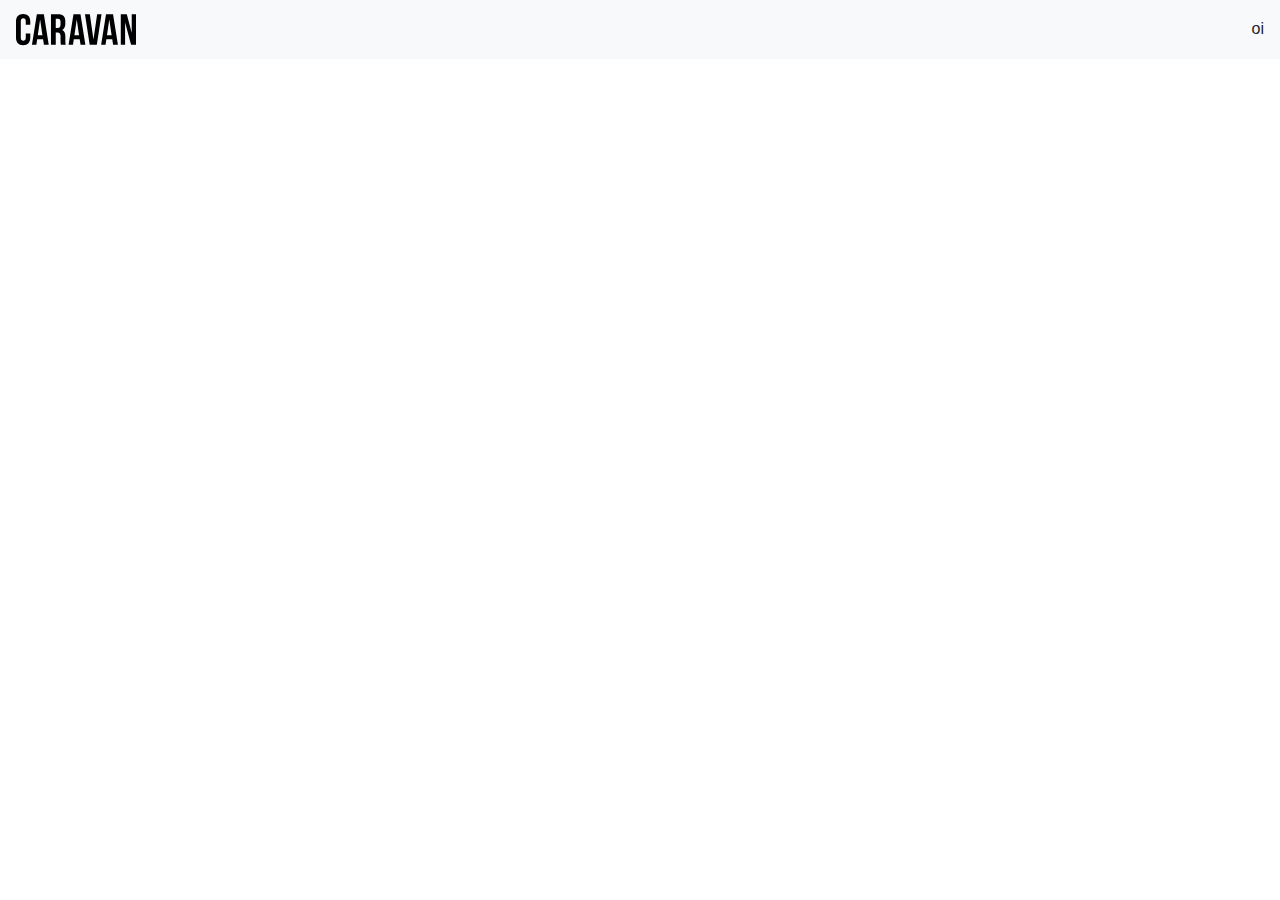
==== index.html @ a80e7e3e "navbar" ====
<!DOCTYPE html>
<html lang="pt-br">
  <head>
   
    <meta charset="utf-8">
    <meta name="viewport" content="width=device-width, initial-scale=1, shrink-to-fit=no">
    <link rel="stylesheet" href="https://maxcdn.bootstrapcdn.com/bootstrap/4.0.0/css/bootstrap.min.css" integrity="sha384-Gn5384xqQ1aoWXA+058RXPxPg6fy4IWvTNh0E263XmFcJlSAwiGgFAW/dAiS6JXm" crossorigin="anonymous">
    <link rel="stylesheet" href="css/style.css">
    <title>Caravan</title>
  </head>
  <body>
    
    <nav class="navbar navbar-expand-md navbar-light bg-light">
        <a href="index.html" class="navbar-brand">
            <img src="img/caravan.svg" alt="Marca">
        </a>
        <button class="navbar-toggler" type="button" data-toggle="collapse" data-target="#navbarSupportedContent" aria-controls="navbarSupportedContent" aria-expanded="false" aria-label="Toggle navigation">
            <span class="navbar-toggler-icon"></span>
        </button>
        
          <div class="collapse navbar-collapse" id="navbarSupportedContent">
              <ul class="navbar-nav ml-auto">oi</ul>
        </div>
    </nav>


   
    <script src="https://code.jquery.com/jquery-3.2.1.slim.min.js" integrity="sha384-KJ3o2DKtIkvYIK3UENzmM7KCkRr/rE9/Qpg6aAZGJwFDMVNA/GpGFF93hXpG5KkN" crossorigin="anonymous"></script>
    <script src="https://cdnjs.cloudflare.com/ajax/libs/popper.js/1.12.9/umd/popper.min.js" integrity="sha384-ApNbgh9B+Y1QKtv3Rn7W3mgPxhU9K/ScQsAP7hUibX39j7fakFPskvXusvfa0b4Q" crossorigin="anonymous"></script>
    <script src="https://maxcdn.bootstrapcdn.com/bootstrap/4.0.0/js/bootstrap.min.js" integrity="sha384-JZR6Spejh4U02d8jOt6vLEHfe/JQGiRRSQQxSfFWpi1MquVdAyjUar5+76PVCmYl" crossorigin="anonymous"></script>
    <script type="text/javascript" src="js/app.js"></script>
  </body>
</html>
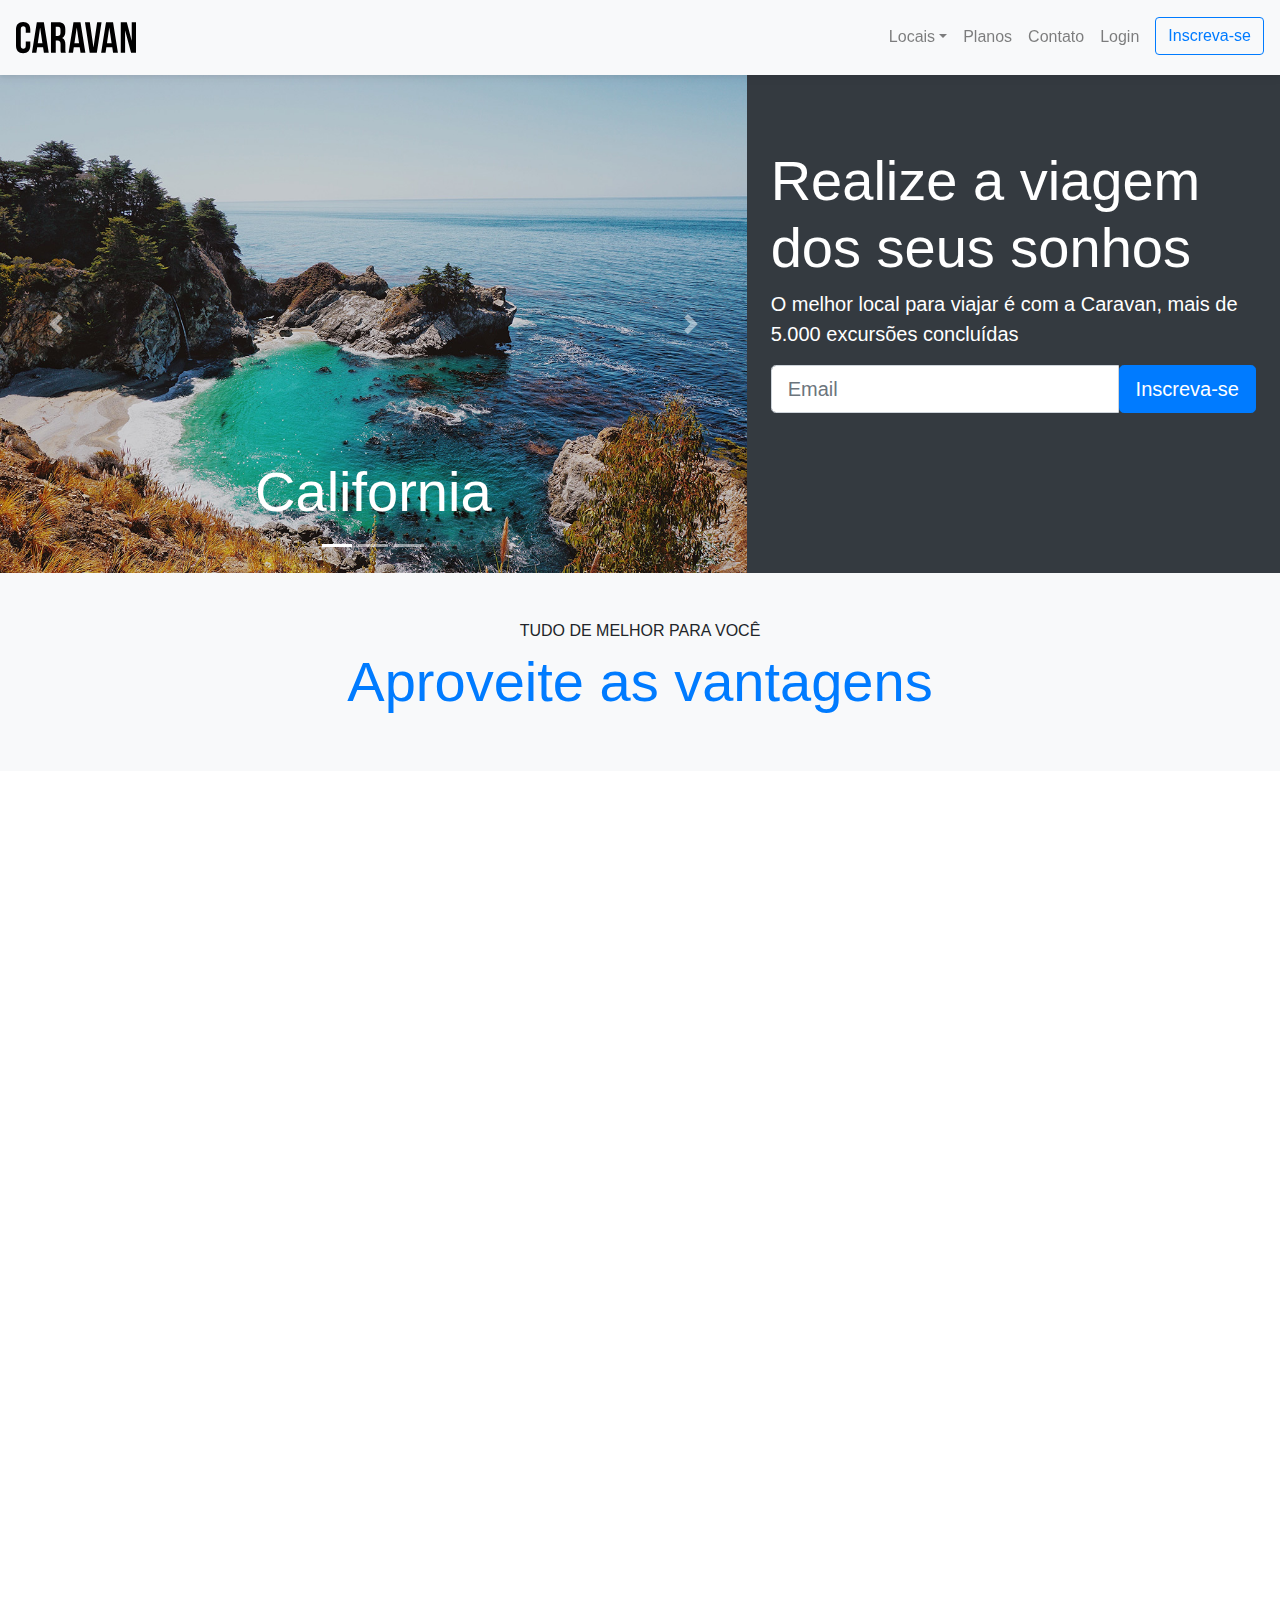
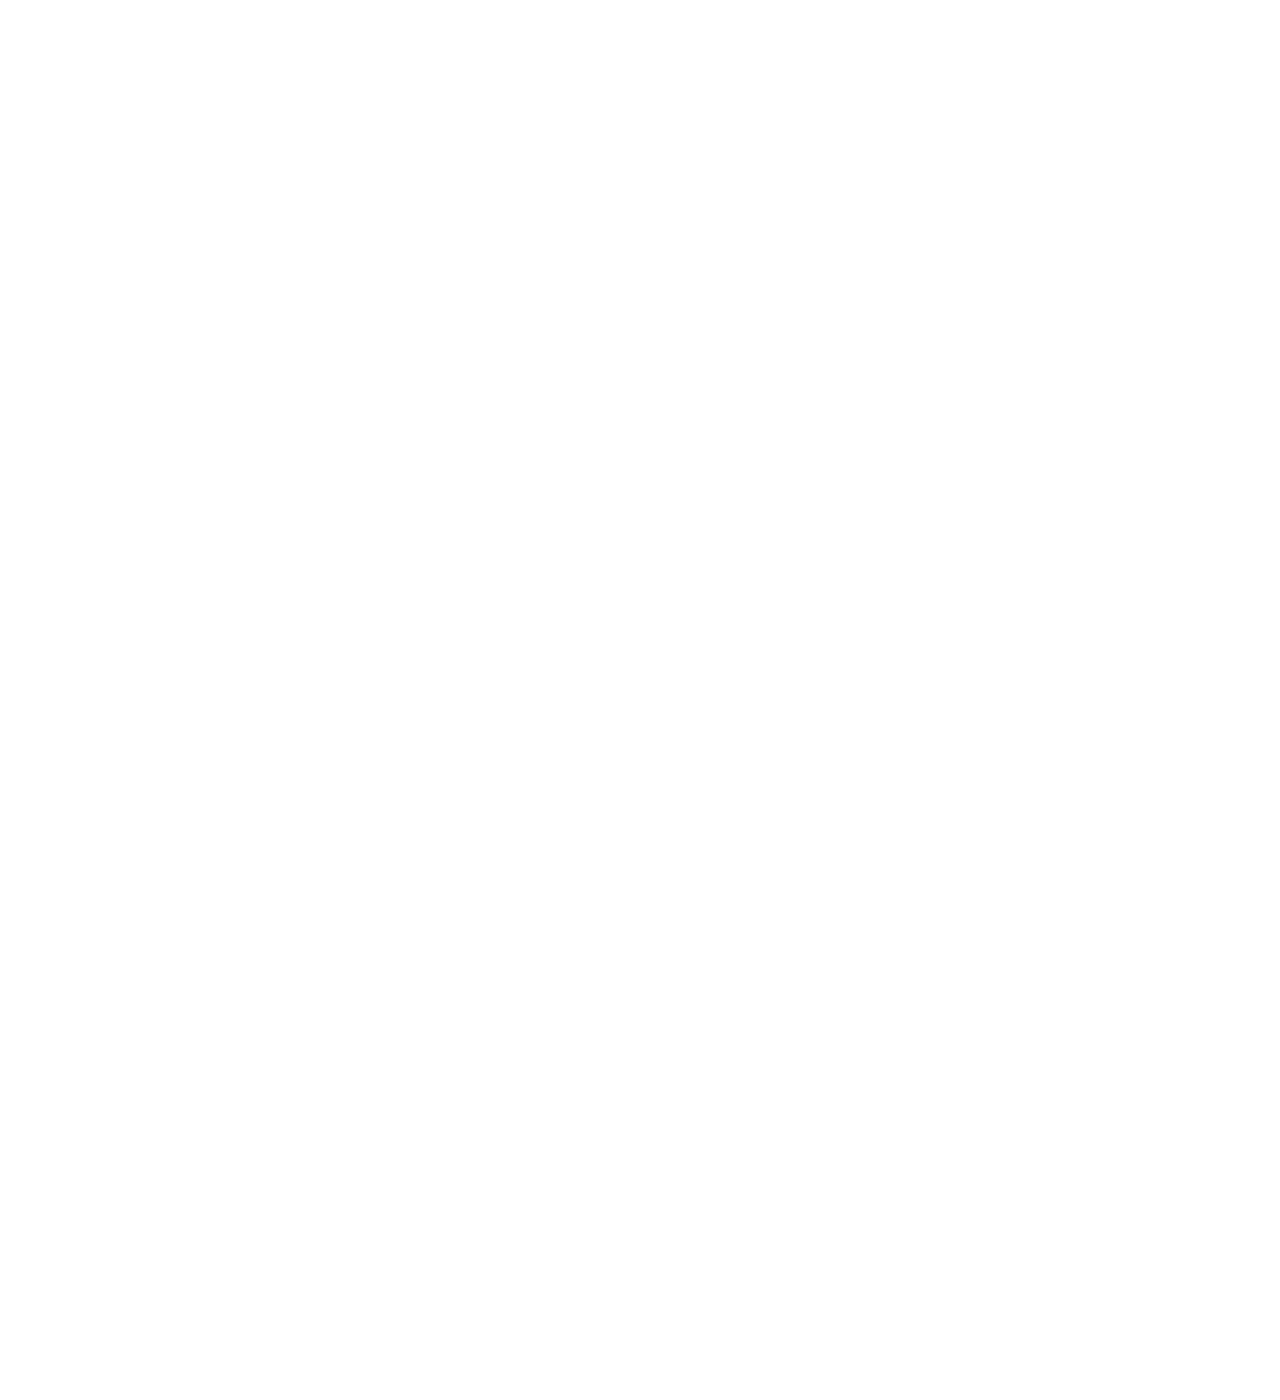
==== commit c486c017: "section carousel" ====
--- a/index.html
+++ b/index.html
@@ -10,7 +10,7 @@
   </head>
   <body>
     
-    <nav class="navbar navbar-expand-md navbar-light bg-light">
+    <nav class="navbar navbar-expand-md navbar-light bg-light fixed-top py-3 box-shadow">
         <a href="index.html" class="navbar-brand">
             <img src="img/caravan.svg" alt="Marca">
         </a>
@@ -19,10 +19,92 @@
         </button>
         
           <div class="collapse navbar-collapse" id="navbarSupportedContent">
-              <ul class="navbar-nav ml-auto">oi</ul>
+              <ul class="navbar-nav ml-auto">
+                  <li class="nav-item dropdown">
+                      <a class="nav-link dropdown-toggle" href="#" id="navbarDropdown" role="button" data-toggle="dropdown" aria-haspopup="true" aria-expanded="false">Locais</a>
+                      <div class="dropdown-menu" aria-labelledby="navbarDropdown">
+                      <a class="dropdown-item" href="#"></a>
+                      <a class="dropdown-item" href="local.html">California</a>
+                        <a class="dropdown-item" href="local.html">Paris</a>
+                        <a class="dropdown-item" href="local.html">Dubai</a>
+                    </div>
+                  </li>
+                  <li class="nav-item">
+                      <a class="nav-link" href="planos.html">Planos</a>
+                  </li>
+                  <li class="nav-item">
+                      <a class="nav-link" href="contato.html">Contato</a>
+                  </li>
+                  <li class="nav-item">
+                      <a class="nav-link" href="#">Login</a>
+                  </li>
+                  <li class="nav-item">
+                      <a class="btn btn-outline-primary ml-md-2" href="inscrição.html">Inscreva-se</a>
+                  </li>
+              </ul>
         </div>
     </nav>
-
+    
+    <section class="container-fluid">
+        <div class="row bg-dark text-white">
+            <div class="col-lg-7 p-0">
+                <div id="carouselExampleIndicators" class="carousel slide " data-ride="carousel">
+              <ol class="carousel-indicators">
+                <li data-target="#carouselExampleIndicators" data-slide-to="0" class="active"></li>
+                <li data-target="#carouselExampleIndicators" data-slide-to="1"></li>
+                <li data-target="#carouselExampleIndicators" data-slide-to="2"></li>
+              </ol>
+              <div class="carousel-inner">
+                <div class="carousel-item active">
+                  <img class="d-block w-100" src="img/california.jpg" alt="California">
+                  <div class="carousel-caption">
+                      <h3 class="display-4">California</h3>
+                  </div>
+                </div>
+                <div class="carousel-item">
+                  <img class="d-block w-100" src="img/paris.jpg" alt="Paris">
+                   <div class="carousel-caption">
+                      <h3 class="display-4">Paris</h3>
+                  </div>
+                </div>
+                <div class="carousel-item">
+                  <img class="d-block w-100" src="img/dublin.jpg" alt="Dublin">
+                   <div class="carousel-caption">
+                      <h3 class="display-4">Dublin</h3>
+                  </div>
+                </div>
+              </div>
+              <a class="carousel-control-prev" href="#carouselExampleIndicators" role="button" data-slide="prev">
+                <span class="carousel-control-prev-icon" aria-hidden="true"></span>
+                <span class="sr-only"></span>
+              </a>
+              <a class="carousel-control-next" href="#carouselExampleIndicators" role="button" data-slide="next">
+                <span class="carousel-control-next-icon" aria-hidden="true"></span>
+                <span class="sr-only"></span>
+              </a>
+            </div>        
+            </div>
+            <div class="col-lg-5 p-4 my-5">
+                <h1 class="display-4">Realize a viagem dos seus sonhos</h1>
+                <p class="lead">O melhor local para viajar é com a Caravan, mais de 5.000 excursões concluídas</p>
+                <form action="">
+                    <div class="input-group input-group-lg">
+                        <input type="text" class="form-control " placeholder="Email" aria-label="Email" aria-describedby="basic-addon2">
+                          <span class="input-group-btn">
+                            <button class="btn btn-primary btn-lg" type="button">Inscreva-se</button>
+                          </span>
+                    </div>
+                </form>
+            </div>
+        </div>
+    </section>
+    
+    <section class="py-5 bg-light text-center">
+        <div class="container"> 
+            <span class="h6 d-block">TUDO DE MELHOR PARA VOCÊ</span>
+            <h2 class="display-4  text-primary">Aproveite as vantagens</h2>
+        </div>
+    </section>
 
    
     <script src="https://code.jquery.com/jquery-3.2.1.slim.min.js" integrity="sha384-KJ3o2DKtIkvYIK3UENzmM7KCkRr/rE9/Qpg6aAZGJwFDMVNA/GpGFF93hXpG5KkN" crossorigin="anonymous"></script>
--- a/css/style.css
+++ b/css/style.css
@@ -0,0 +1,9 @@
+body{
+    height: 3000px;
+    padding-top: 75px; /* corrige o problema do conteudo escondido com o menu fixed no topo*/
+}
+
+.box-shadow{
+    box-shadow: 0 2px 4px 0 rgba(0,0,0,.05),
+                0 4px 8px 0 rgba(0,0,0,.05);
+}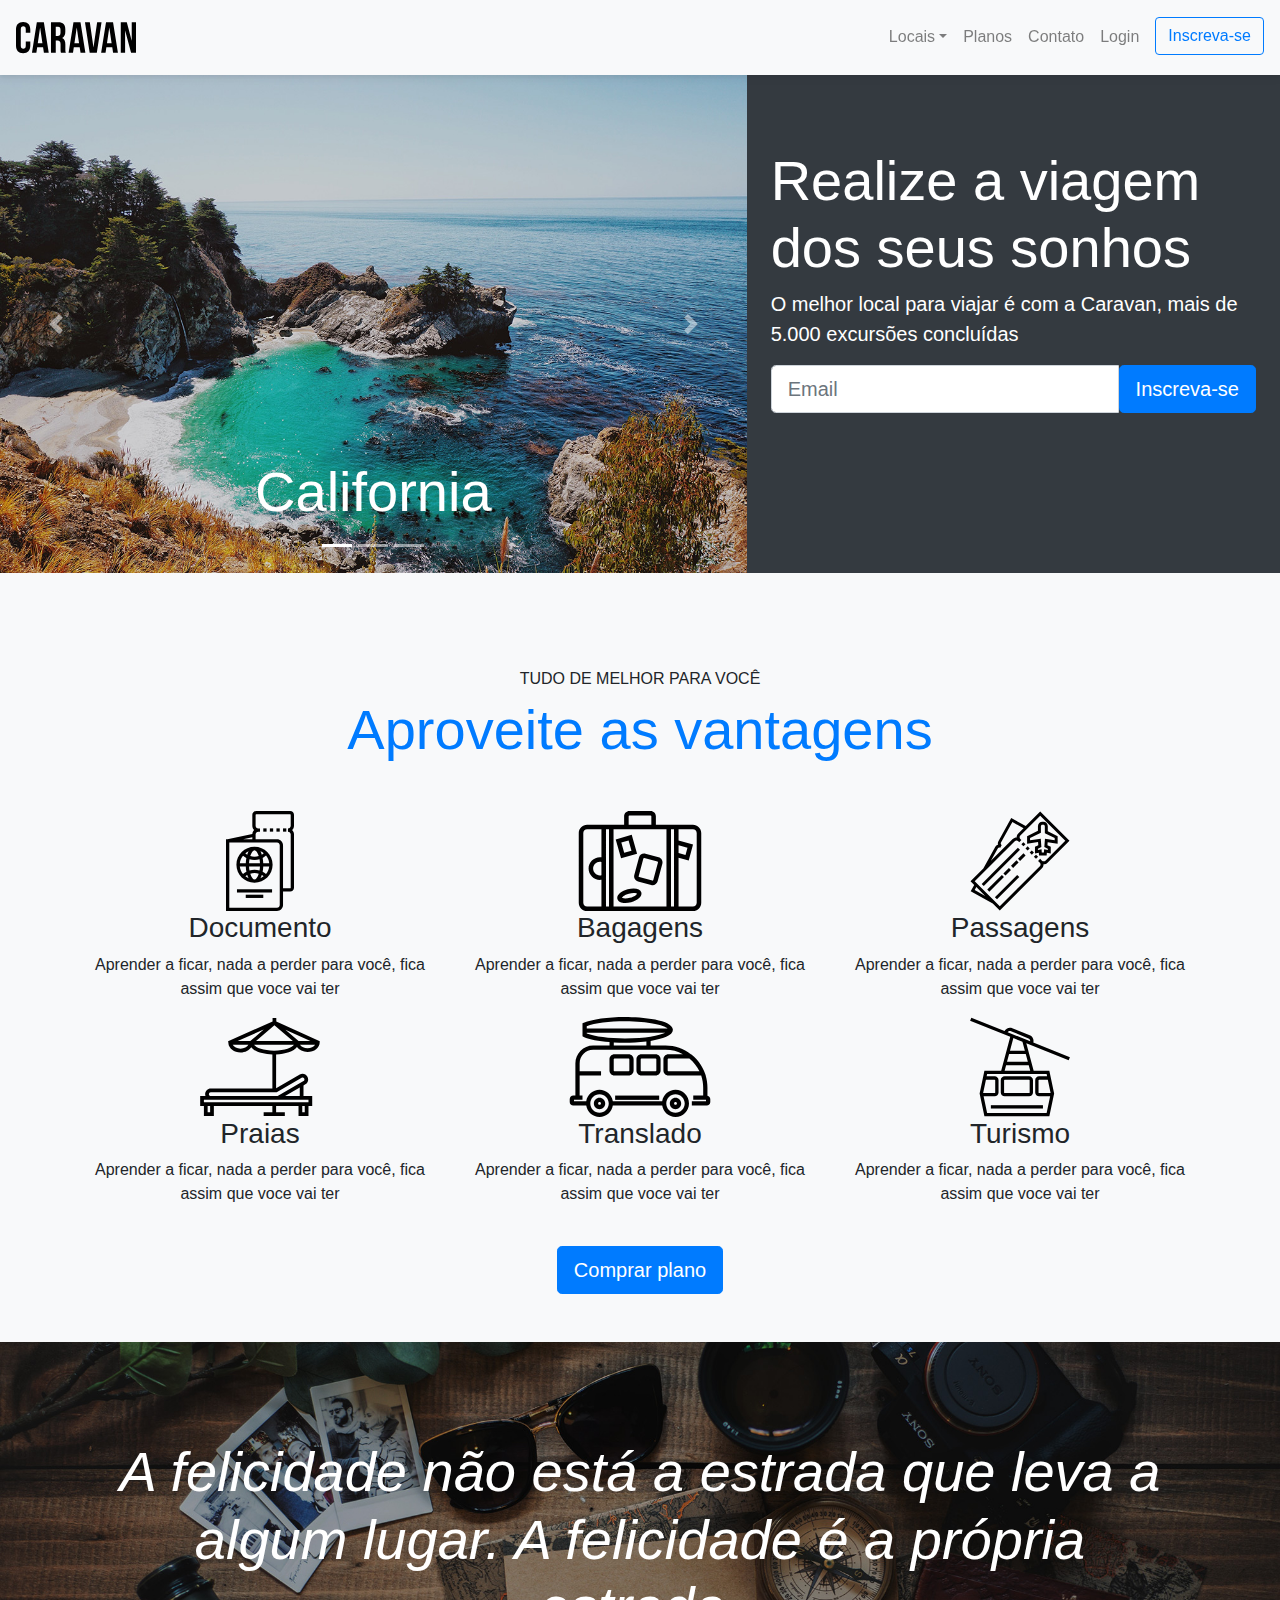
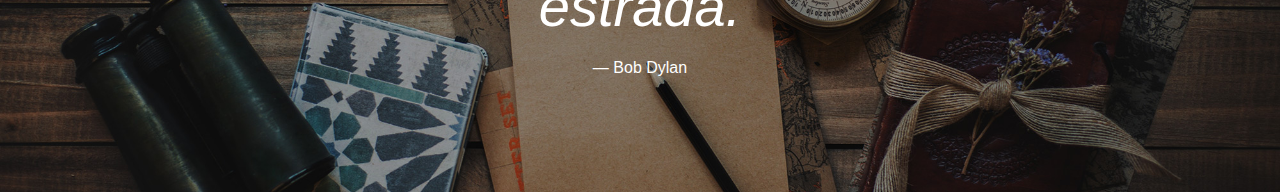
==== commit c393264d: "blockquote" ====
--- a/index.html
+++ b/index.html
@@ -101,9 +101,63 @@
     
     <section class="py-5 bg-light text-center">
         <div class="container"> 
+           <div class="my-5">
             <span class="h6 d-block">TUDO DE MELHOR PARA VOCÊ</span>
             <h2 class="display-4  text-primary">Aproveite as vantagens</h2>
+            </div>
+               <div class="row">
+                <div class="col-xl-4 col-md-6">
+                    <div class="d-flex justify-content-center icone">
+                    <img src="img/icones/passaporte.svg" alt="">
+                    </div>
+                    <h3>Documento</h3>
+                    <p>Aprender a ficar, nada a perder para você, fica assim que voce vai ter</p>
+                </div>
+                <div class="col-xl-4 col-md-6">
+                    <div class="d-flex justify-content-center icone">
+                    <img src="img/icones/bagagens.svg" alt="">
+                    </div>
+                    <h3>Bagagens</h3>
+                    <p>Aprender a ficar, nada a perder para você, fica assim que voce vai ter</p>
+                </div>
+                <div class="col-xl-4 col-md-6">
+                    <div class="d-flex justify-content-center icone">
+                    <img src="img/icones/passagens.svg" alt="">
+                    </div>
+                    <h3>Passagens</h3>
+                    <p>Aprender a ficar, nada a perder para você, fica assim que voce vai ter</p>
+                </div>
+                <div class="col-xl-4 col-md-6">
+                   <div class="d-flex justify-content-center icone">
+                    <img src="img/icones/praias.svg" alt="">
+                    </div>
+                    <h3>Praias</h3>
+                    <p>Aprender a ficar, nada a perder para você, fica assim que voce vai ter</p>
+                </div>
+                <div class="col-xl-4 col-md-6">
+                   <div class="d-flex justify-content-center icone">
+                    <img src="img/icones/translado.svg" alt="">
+                    </div>
+                    <h3>Translado</h3>
+                    <p>Aprender a ficar, nada a perder para você, fica assim que voce vai ter</p>
+                </div>
+                <div class="col-xl-4 col-md-6">
+                   <div class="d-flex justify-content-center icone">
+                    <img src="img/icones/turismo.svg" alt="">
+                    </div>
+                    <h3>Turismo</h3>
+                    <p>Aprender a ficar, nada a perder para você, fica assim que voce vai ter</p>
+                </div>
+            </div>
+            <a href="planos.html" class="btn btn-primary btn-lg mt-4">Comprar plano</a>
         </div>
+    </section>
+    
+    <section id="home-quote" class="p-md-5">
+        <blockquote class="blockquote text-center text-white  p-md-5 p-3">
+            <p class="display-4"><em>A felicidade não está a estrada que leva a algum lugar. A felicidade é a própria estrada.</em></p>
+            <footer class="blockquote-footer text-white">Bob Dylan</footer>
+        </blockquote>
     </section>
 
    
@@ -112,4 +166,44 @@
     <script src="https://maxcdn.bootstrapcdn.com/bootstrap/4.0.0/js/bootstrap.min.js" integrity="sha384-JZR6Spejh4U02d8jOt6vLEHfe/JQGiRRSQQxSfFWpi1MquVdAyjUar5+76PVCmYl" crossorigin="anonymous"></script>
     <script type="text/javascript" src="js/app.js"></script>
   </body>
-</html>+</html>
+
+
+
+
+
+
+
+
+
+
+
+
+
+
+
+
+
+
+
+
+
+
+
+
+
+
+
+
+
+
+
+
+
+
+
+
+
+
+
+
--- a/css/style.css
+++ b/css/style.css
@@ -1,9 +1,31 @@
 body{
-    height: 3000px;
     padding-top: 75px; /* corrige o problema do conteudo escondido com o menu fixed no topo*/
 }
 
 .box-shadow{
     box-shadow: 0 2px 4px 0 rgba(0,0,0,.05),
                 0 4px 8px 0 rgba(0,0,0,.05);
+}
+
+.icone{  /* alinha os icones que estavam desalinhados na index junto com outras propriedades da classe */
+    height: 100px;
+}
+
+#home-quote{
+    background: url('../img/bg-quote.jpg')center center;
+    background-size: cover;
+}
+
+@media (max-width:767px){
+    #home-quote .display-4{
+        font-size: 2.5em;
+    }
+    body{
+        padding-top: 0px;
+    }
+    .fixed-top{
+        position: relative;
+    }
+    
+    
 }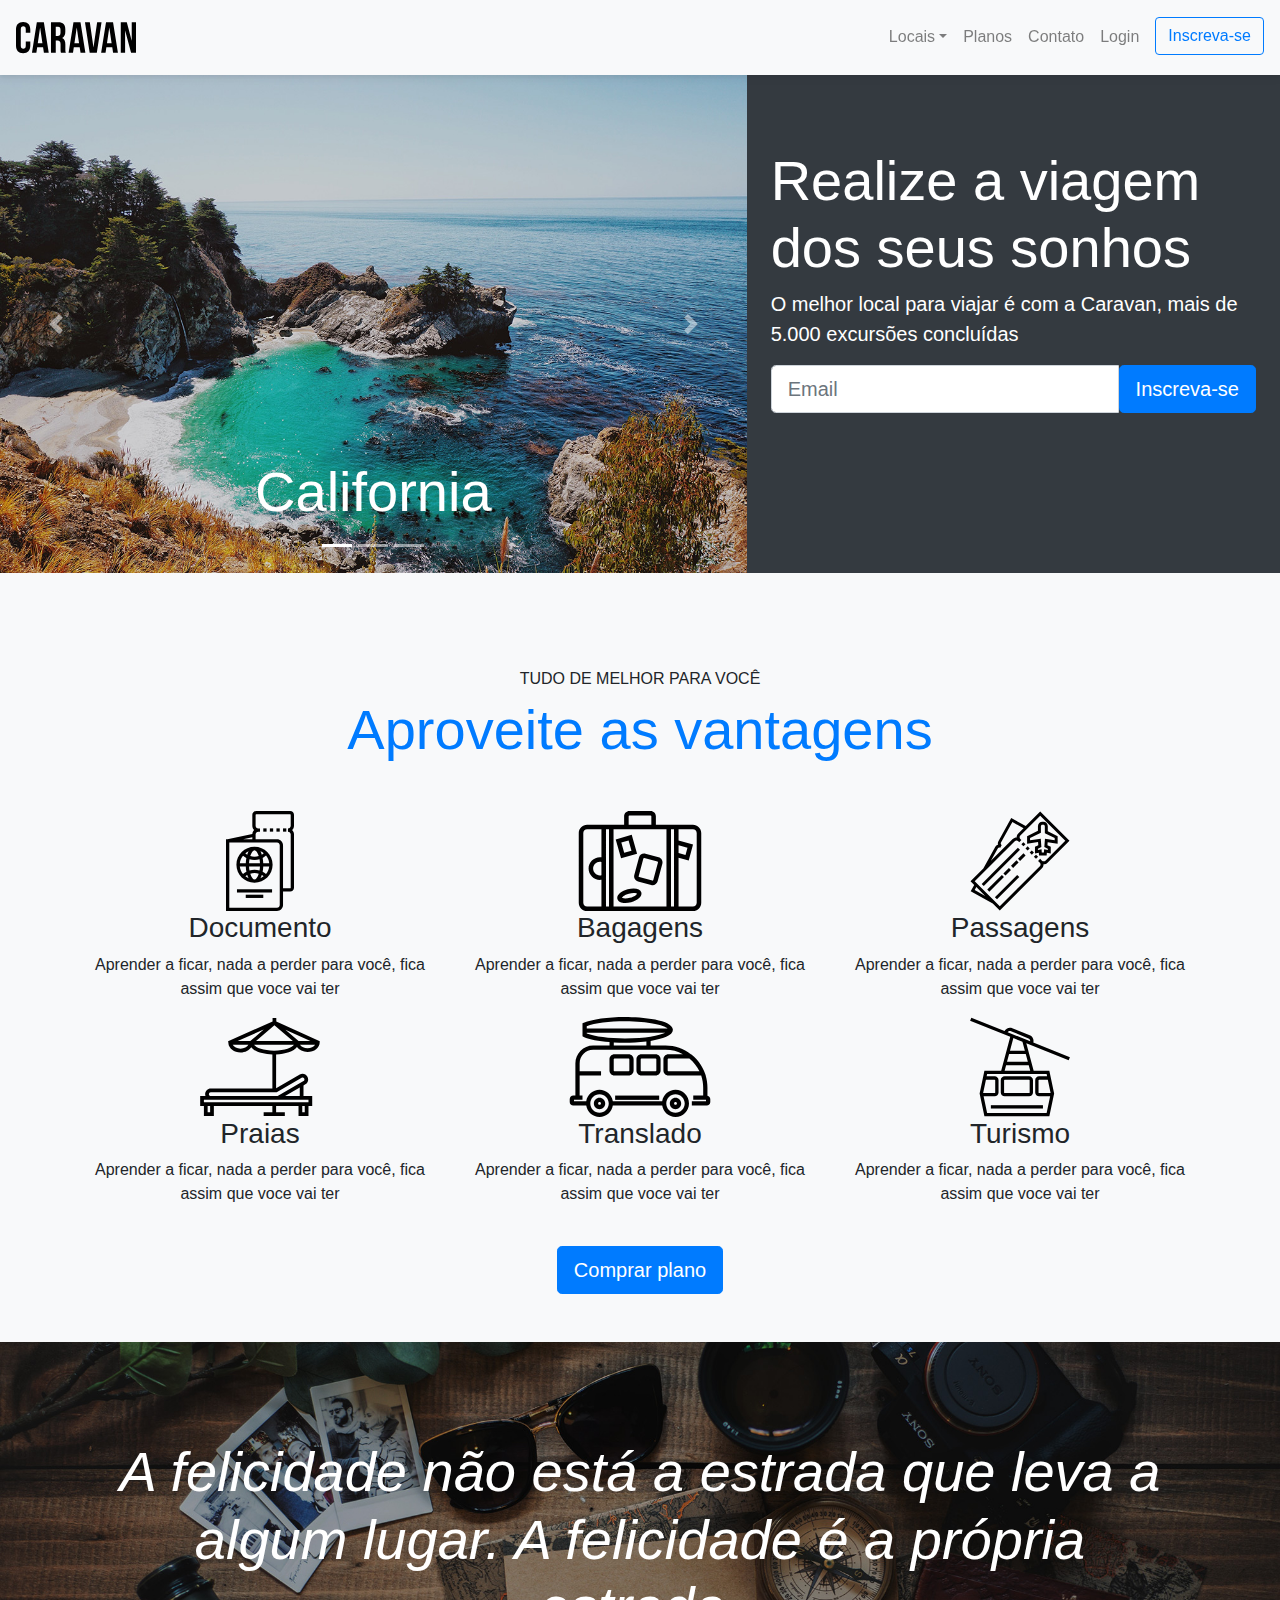
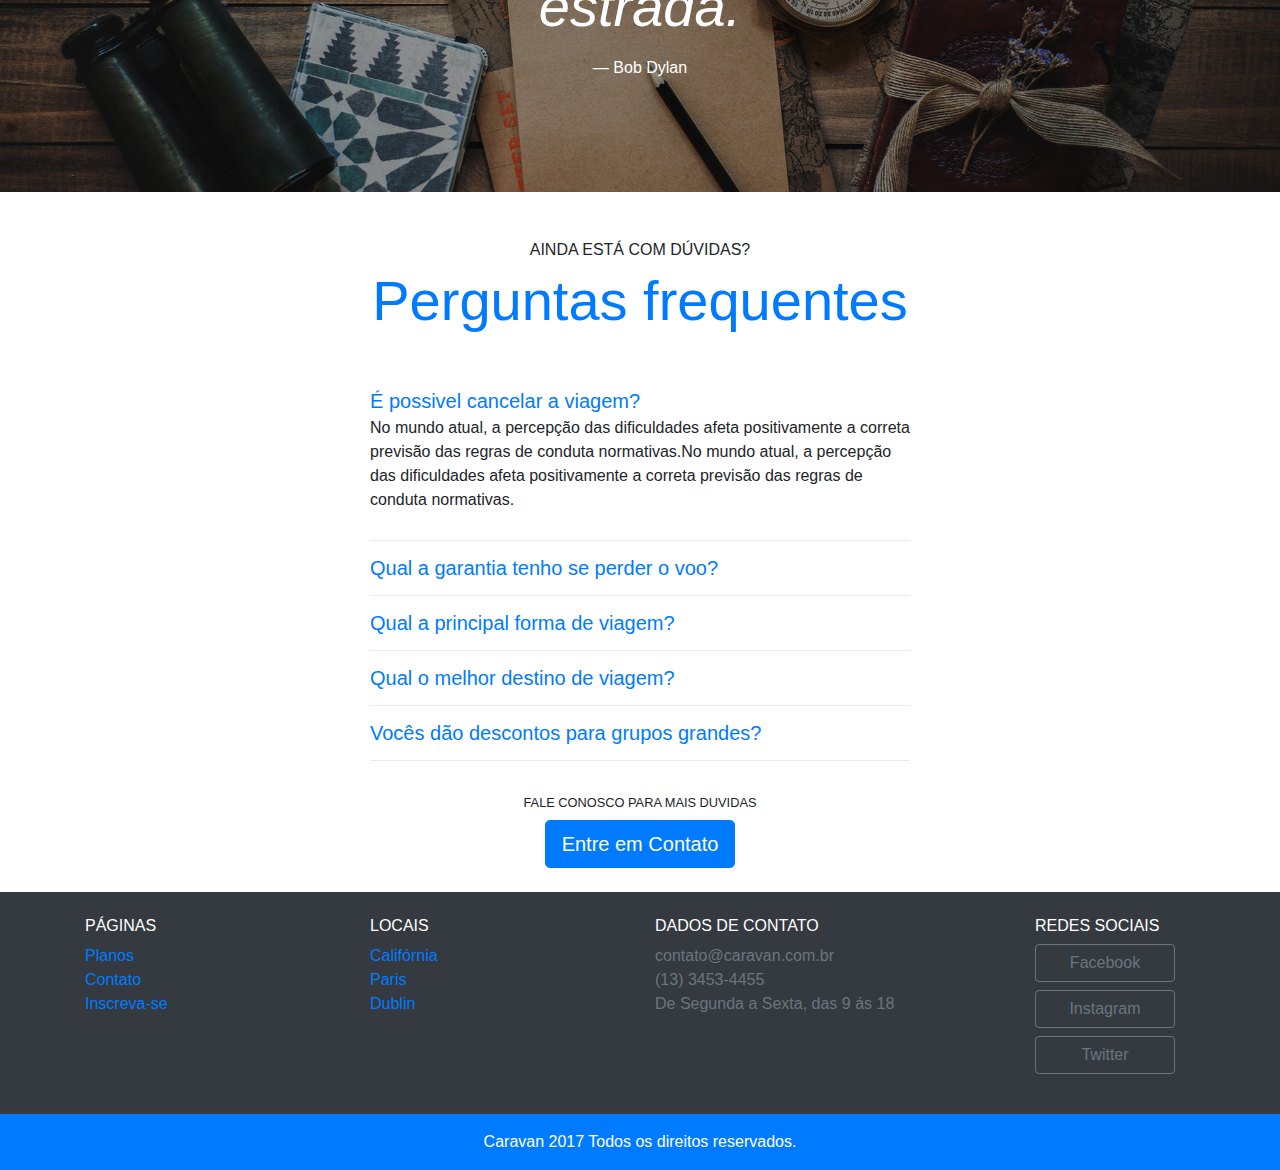
==== commit 2eafe813: "index completo" ====
--- a/index.html
+++ b/index.html
@@ -159,6 +159,100 @@
             <footer class="blockquote-footer text-white">Bob Dylan</footer>
         </blockquote>
     </section>
+    
+    <section class="container">
+         <div class="my-5 text-center">
+            <span class="h6 d-block">AINDA ESTÁ COM DÚVIDAS?</span>
+            <h2 class="display-4  text-primary">Perguntas frequentes</h2>
+            </div>
+            <div class="row justify-content-center">
+                <div class="col-md-6" id="perguntasFrequentes" data-children=".pergunta">
+                   <div class="pergunta py-1">
+                       <a class="lead" data-toggle="collapse" data-parent="#perguntasFrequentes" href="#pergunta1" aria-expanded="true" aria-controls="#pergunta1">É possivel cancelar a viagem?</a>
+                       <div id="pergunta1" class="collapse show" role="tabpanel">
+                           <p >No mundo atual, a percepção das dificuldades afeta positivamente a correta previsão das regras de conduta normativas.No mundo atual, a percepção das dificuldades afeta positivamente a correta previsão das regras de conduta normativas.</p>
+                       </div>
+                   </div>
+                   <div class="dropdown-divider"></div>
+                   <div class="pergunta py-1">
+                       <a class="lead" data-toggle="collapse" data-parent="#perguntasFrequentes" href="#pergunta2">Qual a garantia tenho se perder o voo?</a>
+                       <div id="pergunta2" class="collapse" role="tabpanel">
+                           <p class="">No mundo atual, a percepção das dificuldades afeta positivamente a correta previsão das regras de conduta normativas.No mundo atual, a percepção das dificuldades afeta positivamente a correta previsão das regras de conduta normativas.</p>
+                       </div>
+                   </div>
+                   <div class="dropdown-divider"></div>
+                   <div class="pergunta py-1">
+                       <a class="lead" data-toggle="collapse" data-parent="#perguntasFrequentes" href="#pergunta3">Qual a principal forma de viagem?</a>
+                       <div id="pergunta3" class="collapse" role="tabpanel">
+                           <p class="">No mundo atual, a percepção das dificuldades afeta positivamente a correta previsão das regras de conduta normativas.No mundo atual, a percepção das dificuldades afeta positivamente a correta previsão das regras de conduta normativas.</p>
+                       </div>
+                   </div>
+                   <div class="dropdown-divider"></div>
+                   <div class="pergunta py-1">
+                       <a class="lead" data-toggle="collapse" data-parent="#perguntasFrequentes" href="#pergunta4">Qual o melhor destino de viagem?</a>
+                       <div id="pergunta4" class="collapse" role="tabpanel">
+                           <p class="">No mundo atual, a percepção das dificuldades afeta positivamente a correta previsão das regras de conduta normativas.No mundo atual, a percepção das dificuldades afeta positivamente a correta previsão das regras de conduta normativas.</p>
+                       </div>
+                   </div>
+                   <div class="dropdown-divider"></div>
+                   <div class="pergunta py-1">
+                       <a class="lead" data-toggle="collapse" data-parent="#perguntasFrequentes" href="#pergunta5">Vocês dão descontos para grupos grandes?</a>
+                       <div id="pergunta5" class="collapse" role="tabpanel">
+                           <p class="">No mundo atual, a percepção das dificuldades afeta positivamente a correta previsão das regras de conduta normativas.No mundo atual, a percepção das dificuldades afeta positivamente a correta previsão das regras de conduta normativas.</p>
+                       </div>
+                   </div>
+                <div class="dropdown-divider"></div>
+                </div>
+            </div>
+             <div class="text-center my-4">
+                 <p class="small m-0">FALE CONOSCO PARA MAIS DUVIDAS</p>
+                 <a class="btn btn-primary btn-lg mt-2" href="contato.html">Entre em Contato</a>
+             </div>
+    </section>
+    
+    <footer  class="bg-dark text-white py-4">
+        <div class="container">
+            <div class="row">
+                <div class="col-md-3 col-6">
+                    <h4 class="h6">PÁGINAS</h4>
+                    <ul class="list-unstyled">
+                        <li><a href="planos.html">Planos</a></li>
+                        <li><a href="contato.html">Contato</a></li>
+                        <li><a href="inscricao.html">Inscreva-se</a></li>
+                    </ul>
+                </div>
+                 <div class="col-md-3 col-6">
+                    <h4 class="h6">LOCAIS</h4>
+                    <ul class="list-unstyled">
+                        <li><a href="local.html">Califórnia</a></li>
+                        <li><a href="local.html">Paris</a></li>
+                        <li><a href="local.html">Dublin</a></li>
+                    </ul>
+                </div>
+                <div class="col-md-4">
+                    <h4 class="h6">DADOS DE CONTATO</h4>
+                    <ul class="list-unstyled text-secondary">
+                        <li>contato@caravan.com.br</li>
+                        <li>(13) 3453-4455</li>
+                        <li>De Segunda a Sexta, das 9 ás 18</li>
+                    </ul>
+                </div>
+                <div class="col-md-2">
+                    <h4 class="h6">REDES SOCIAIS</h4>
+                    <ul class="list-unstyled btn-footer">
+                        <li><a href="" class="btn btn-outline-secondary btn-block mb-2 ">Facebook</a></li>
+                        <li><a href="" class="btn btn-outline-secondary btn-block mb-2 ">Instagram</a></li>
+                        <li><a href="" class="btn btn-outline-secondary btn-block mb-2">Twitter</a></li>
+                        
+                    </ul>
+                </div>
+            </div>
+        </div>
+        
+    </footer>
+    <div class="bg-primary text-center py-3 text-white">
+            <p class="mb-0">Caravan 2017 Todos os direitos reservados.</p>
+        </div>
 
    
     <script src="https://code.jquery.com/jquery-3.2.1.slim.min.js" integrity="sha384-KJ3o2DKtIkvYIK3UENzmM7KCkRr/rE9/Qpg6aAZGJwFDMVNA/GpGFF93hXpG5KkN" crossorigin="anonymous"></script>
--- a/css/style.css
+++ b/css/style.css
@@ -16,11 +16,13 @@
     background-size: cover;
 }
 
-@media (max-width:767px){
+@media (max-width:767px){ /* alterando o tamanho da fonte do blockquote quando diminuir a tela */
     #home-quote .display-4{
         font-size: 2.5em;
     }
-    body{
+    
+    /* retirando o header fixo quando diminuir a tela*/
+    body{    
         padding-top: 0px;
     }
     .fixed-top{
@@ -28,4 +30,9 @@
     }
     
     
+}
+
+/* footer */
+.btn-footer  li a{
+    max-width: 140px;
 }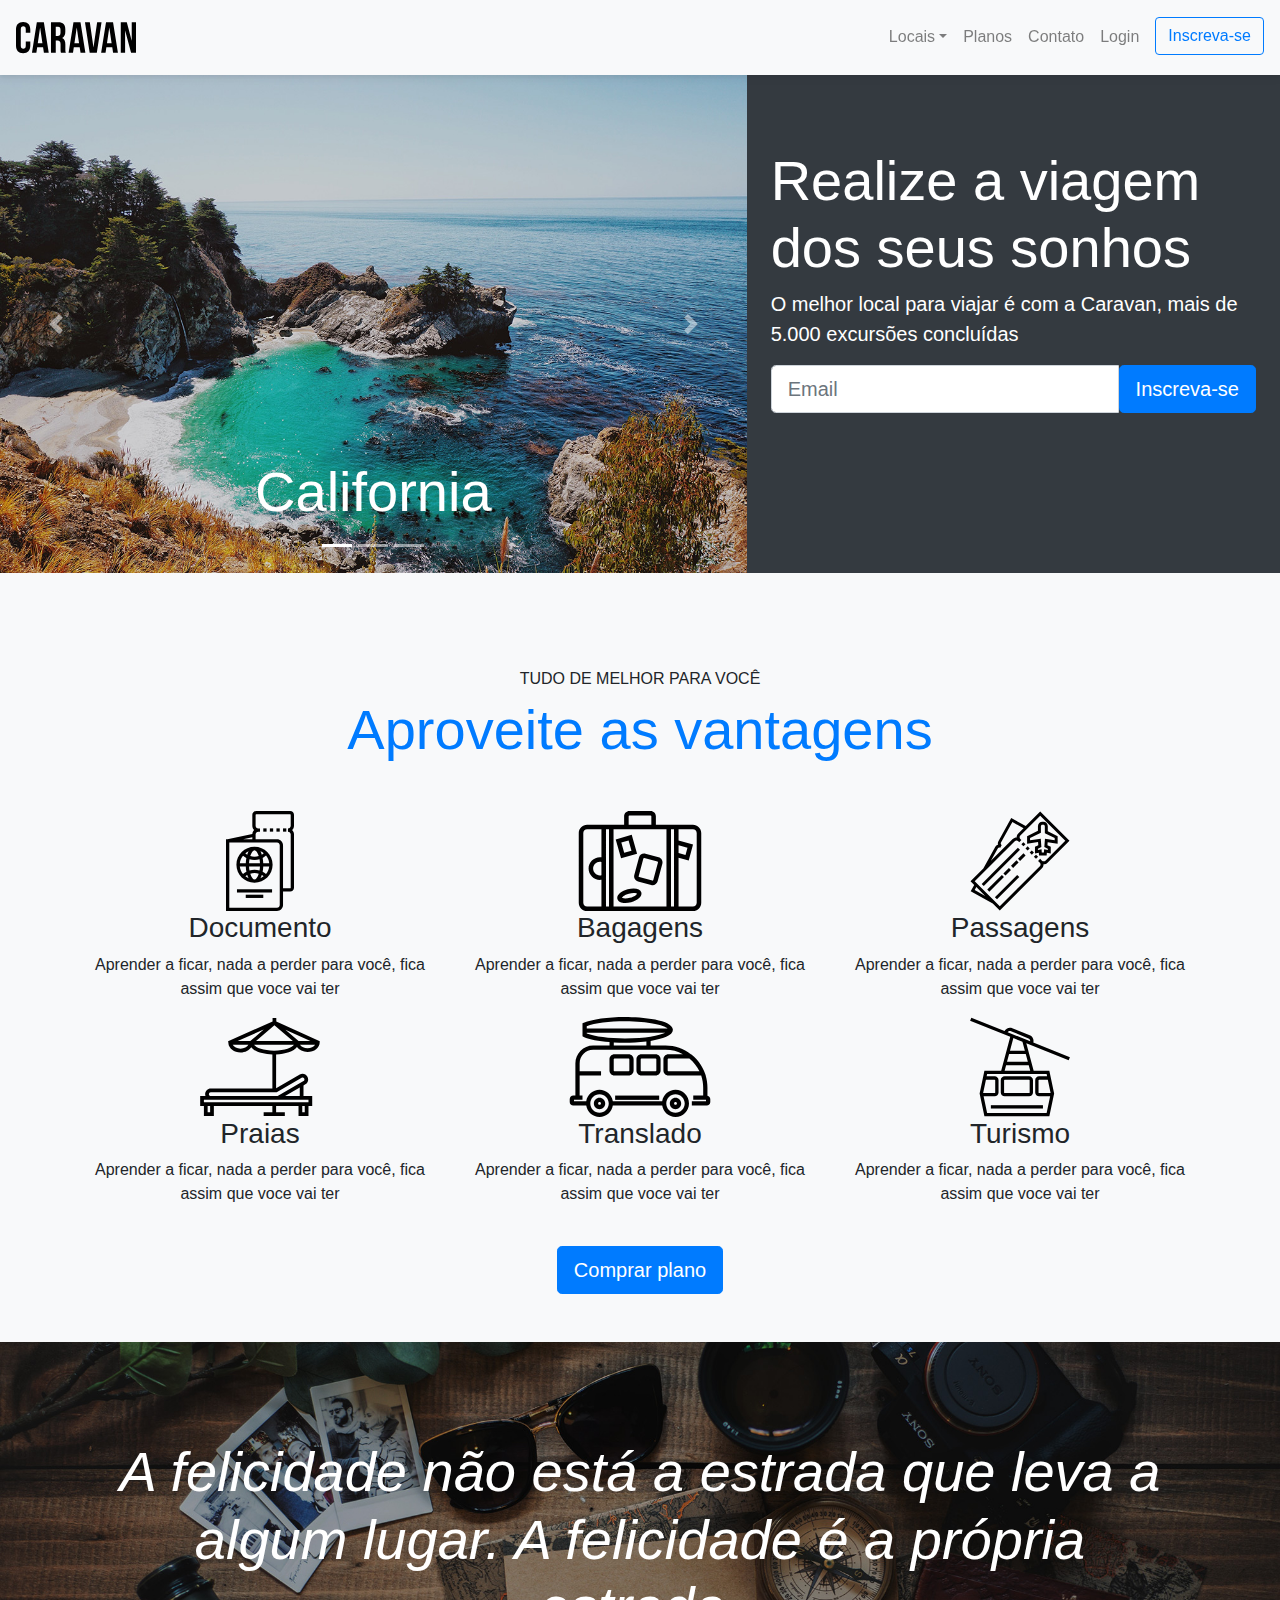
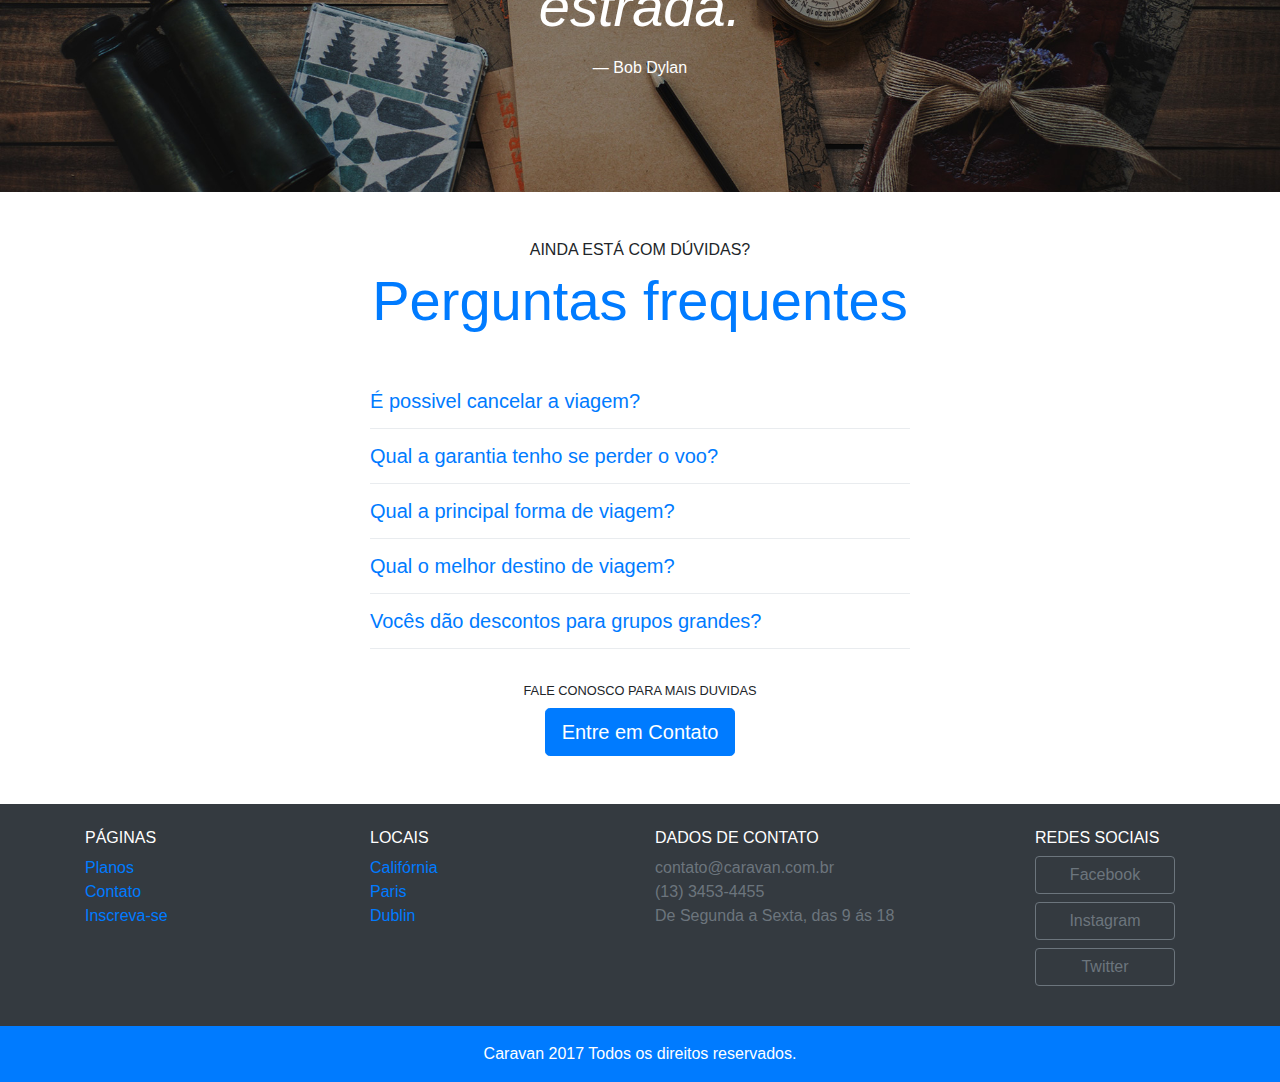
==== commit 94f22e58: "pagina locais" ====
--- a/index.html
+++ b/index.html
@@ -1,303 +1,335 @@
-<!DOCTYPE html>
-<html lang="pt-br">
-  <head>
-   
-    <meta charset="utf-8">
-    <meta name="viewport" content="width=device-width, initial-scale=1, shrink-to-fit=no">
-    <link rel="stylesheet" href="https://maxcdn.bootstrapcdn.com/bootstrap/4.0.0/css/bootstrap.min.css" integrity="sha384-Gn5384xqQ1aoWXA+058RXPxPg6fy4IWvTNh0E263XmFcJlSAwiGgFAW/dAiS6JXm" crossorigin="anonymous">
-    <link rel="stylesheet" href="css/style.css">
-    <title>Caravan</title>
-  </head>
-  <body>
-    
-    <nav class="navbar navbar-expand-md navbar-light bg-light fixed-top py-3 box-shadow">
-        <a href="index.html" class="navbar-brand">
-            <img src="img/caravan.svg" alt="Marca">
-        </a>
-        <button class="navbar-toggler" type="button" data-toggle="collapse" data-target="#navbarSupportedContent" aria-controls="navbarSupportedContent" aria-expanded="false" aria-label="Toggle navigation">
-            <span class="navbar-toggler-icon"></span>
-        </button>
-        
-          <div class="collapse navbar-collapse" id="navbarSupportedContent">
-              <ul class="navbar-nav ml-auto">
-                  <li class="nav-item dropdown">
-                      <a class="nav-link dropdown-toggle" href="#" id="navbarDropdown" role="button" data-toggle="dropdown" aria-haspopup="true" aria-expanded="false">Locais</a>
-                      <div class="dropdown-menu" aria-labelledby="navbarDropdown">
-                      <a class="dropdown-item" href="#"></a>
-                      <a class="dropdown-item" href="local.html">California</a>
-                        <a class="dropdown-item" href="local.html">Paris</a>
-                        <a class="dropdown-item" href="local.html">Dubai</a>
-                    </div>
-                  </li>
-                  <li class="nav-item">
-                      <a class="nav-link" href="planos.html">Planos</a>
-                  </li>
-                  <li class="nav-item">
-                      <a class="nav-link" href="contato.html">Contato</a>
-                  </li>
-                  <li class="nav-item">
-                      <a class="nav-link" href="#">Login</a>
-                  </li>
-                  <li class="nav-item">
-                      <a class="btn btn-outline-primary ml-md-2" href="inscrição.html">Inscreva-se</a>
-                  </li>
-              </ul>
+            <!DOCTYPE html>
+            <html lang="pt-br">
+              <head>
+                <meta charset="utf-8">
+                <meta name="viewport" content="width=device-width, initial-scale=1, shrink-to-fit=no">
+                <link rel="stylesheet" href="https://maxcdn.bootstrapcdn.com/bootstrap/4.0.0/css/bootstrap.min.css" integrity="sha384-Gn5384xqQ1aoWXA+058RXPxPg6fy4IWvTNh0E263XmFcJlSAwiGgFAW/dAiS6JXm" crossorigin="anonymous">
+                <link rel="stylesheet" href="css/style.css">
+                <title>Caravan</title>
+              </head>
+              <body>
+
+           <!-- Modal -->
+        <div class="modal fade" id="modalLogin" tabindex="-1" role="dialog" aria-labelledby="exampleModalLabel" aria-hidden="true">
+          <div class="modal-dialog" role="document">
+            <div class="modal-content">
+              <div class="modal-header">
+                <h5 class="modal-title" id="exampleModalLabel">Entre na sua conta</h5>
+                <button type="button" class="close" data-dismiss="modal" aria-label="Close">
+                  <span aria-hidden="true">&times;</span>
+                </button>
+              </div>
+              <div class="modal-body">
+                <form>
+              <div class="form-group">
+                <label for="formGroupExampleInput">Email</label>
+                <input type="text" class="form-control" id="email" >
+              </div>
+              <div class="form-group">
+                <label for="formGroupExampleInput2">Senha</label>
+                <input type="password" class="form-control" id="senha">
+              </div>
+                <button type="submit" class="btn btn-primary">Entrar na conta</button>
+
+                  <small class="form-text text-muted">Esqueceu a senha?<a href="">Clique aqui</a></small>
+            </form>
+
+              </div>
+
+
+            </div>
+          </div>
         </div>
-    </nav>
-    
-    <section class="container-fluid">
-        <div class="row bg-dark text-white">
-            <div class="col-lg-7 p-0">
-                <div id="carouselExampleIndicators" class="carousel slide " data-ride="carousel">
-              <ol class="carousel-indicators">
-                <li data-target="#carouselExampleIndicators" data-slide-to="0" class="active"></li>
-                <li data-target="#carouselExampleIndicators" data-slide-to="1"></li>
-                <li data-target="#carouselExampleIndicators" data-slide-to="2"></li>
-              </ol>
-              <div class="carousel-inner">
-                <div class="carousel-item active">
-                  <img class="d-block w-100" src="img/california.jpg" alt="California">
-                  <div class="carousel-caption">
-                      <h3 class="display-4">California</h3>
-                  </div>
-                </div>
-                <div class="carousel-item">
-                  <img class="d-block w-100" src="img/paris.jpg" alt="Paris">
-                   <div class="carousel-caption">
-                      <h3 class="display-4">Paris</h3>
-                  </div>
-                </div>
-                <div class="carousel-item">
-                  <img class="d-block w-100" src="img/dublin.jpg" alt="Dublin">
-                   <div class="carousel-caption">
-                      <h3 class="display-4">Dublin</h3>
-                  </div>
-                </div>
-              </div>
-              <a class="carousel-control-prev" href="#carouselExampleIndicators" role="button" data-slide="prev">
-                <span class="carousel-control-prev-icon" aria-hidden="true"></span>
-                <span class="sr-only"></span>
-              </a>
-              <a class="carousel-control-next" href="#carouselExampleIndicators" role="button" data-slide="next">
-                <span class="carousel-control-next-icon" aria-hidden="true"></span>
-                <span class="sr-only"></span>
-              </a>
-            </div>        
-            </div>
-            <div class="col-lg-5 p-4 my-5">
-                <h1 class="display-4">Realize a viagem dos seus sonhos</h1>
-                <p class="lead">O melhor local para viajar é com a Caravan, mais de 5.000 excursões concluídas</p>
-                <form action="">
-                    <div class="input-group input-group-lg">
-                        <input type="text" class="form-control " placeholder="Email" aria-label="Email" aria-describedby="basic-addon2">
-                          <span class="input-group-btn">
-                            <button class="btn btn-primary btn-lg" type="button">Inscreva-se</button>
-                          </span>
-                    </div>
-                </form>
-            </div>
-        </div>
-    </section>
-    
-    <section class="py-5 bg-light text-center">
-        <div class="container"> 
-           <div class="my-5">
-            <span class="h6 d-block">TUDO DE MELHOR PARA VOCÊ</span>
-            <h2 class="display-4  text-primary">Aproveite as vantagens</h2>
-            </div>
-               <div class="row">
-                <div class="col-xl-4 col-md-6">
-                    <div class="d-flex justify-content-center icone">
-                    <img src="img/icones/passaporte.svg" alt="">
-                    </div>
-                    <h3>Documento</h3>
-                    <p>Aprender a ficar, nada a perder para você, fica assim que voce vai ter</p>
-                </div>
-                <div class="col-xl-4 col-md-6">
-                    <div class="d-flex justify-content-center icone">
-                    <img src="img/icones/bagagens.svg" alt="">
-                    </div>
-                    <h3>Bagagens</h3>
-                    <p>Aprender a ficar, nada a perder para você, fica assim que voce vai ter</p>
-                </div>
-                <div class="col-xl-4 col-md-6">
-                    <div class="d-flex justify-content-center icone">
-                    <img src="img/icones/passagens.svg" alt="">
-                    </div>
-                    <h3>Passagens</h3>
-                    <p>Aprender a ficar, nada a perder para você, fica assim que voce vai ter</p>
-                </div>
-                <div class="col-xl-4 col-md-6">
-                   <div class="d-flex justify-content-center icone">
-                    <img src="img/icones/praias.svg" alt="">
-                    </div>
-                    <h3>Praias</h3>
-                    <p>Aprender a ficar, nada a perder para você, fica assim que voce vai ter</p>
-                </div>
-                <div class="col-xl-4 col-md-6">
-                   <div class="d-flex justify-content-center icone">
-                    <img src="img/icones/translado.svg" alt="">
-                    </div>
-                    <h3>Translado</h3>
-                    <p>Aprender a ficar, nada a perder para você, fica assim que voce vai ter</p>
-                </div>
-                <div class="col-xl-4 col-md-6">
-                   <div class="d-flex justify-content-center icone">
-                    <img src="img/icones/turismo.svg" alt="">
-                    </div>
-                    <h3>Turismo</h3>
-                    <p>Aprender a ficar, nada a perder para você, fica assim que voce vai ter</p>
-                </div>
-            </div>
-            <a href="planos.html" class="btn btn-primary btn-lg mt-4">Comprar plano</a>
-        </div>
-    </section>
-    
-    <section id="home-quote" class="p-md-5">
-        <blockquote class="blockquote text-center text-white  p-md-5 p-3">
-            <p class="display-4"><em>A felicidade não está a estrada que leva a algum lugar. A felicidade é a própria estrada.</em></p>
-            <footer class="blockquote-footer text-white">Bob Dylan</footer>
-        </blockquote>
-    </section>
-    
-    <section class="container">
-         <div class="my-5 text-center">
-            <span class="h6 d-block">AINDA ESTÁ COM DÚVIDAS?</span>
-            <h2 class="display-4  text-primary">Perguntas frequentes</h2>
-            </div>
-            <div class="row justify-content-center">
-                <div class="col-md-6" id="perguntasFrequentes" data-children=".pergunta">
-                   <div class="pergunta py-1">
-                       <a class="lead" data-toggle="collapse" data-parent="#perguntasFrequentes" href="#pergunta1" aria-expanded="true" aria-controls="#pergunta1">É possivel cancelar a viagem?</a>
-                       <div id="pergunta1" class="collapse show" role="tabpanel">
-                           <p >No mundo atual, a percepção das dificuldades afeta positivamente a correta previsão das regras de conduta normativas.No mundo atual, a percepção das dificuldades afeta positivamente a correta previsão das regras de conduta normativas.</p>
-                       </div>
-                   </div>
-                   <div class="dropdown-divider"></div>
-                   <div class="pergunta py-1">
-                       <a class="lead" data-toggle="collapse" data-parent="#perguntasFrequentes" href="#pergunta2">Qual a garantia tenho se perder o voo?</a>
-                       <div id="pergunta2" class="collapse" role="tabpanel">
-                           <p class="">No mundo atual, a percepção das dificuldades afeta positivamente a correta previsão das regras de conduta normativas.No mundo atual, a percepção das dificuldades afeta positivamente a correta previsão das regras de conduta normativas.</p>
-                       </div>
-                   </div>
-                   <div class="dropdown-divider"></div>
-                   <div class="pergunta py-1">
-                       <a class="lead" data-toggle="collapse" data-parent="#perguntasFrequentes" href="#pergunta3">Qual a principal forma de viagem?</a>
-                       <div id="pergunta3" class="collapse" role="tabpanel">
-                           <p class="">No mundo atual, a percepção das dificuldades afeta positivamente a correta previsão das regras de conduta normativas.No mundo atual, a percepção das dificuldades afeta positivamente a correta previsão das regras de conduta normativas.</p>
-                       </div>
-                   </div>
-                   <div class="dropdown-divider"></div>
-                   <div class="pergunta py-1">
-                       <a class="lead" data-toggle="collapse" data-parent="#perguntasFrequentes" href="#pergunta4">Qual o melhor destino de viagem?</a>
-                       <div id="pergunta4" class="collapse" role="tabpanel">
-                           <p class="">No mundo atual, a percepção das dificuldades afeta positivamente a correta previsão das regras de conduta normativas.No mundo atual, a percepção das dificuldades afeta positivamente a correta previsão das regras de conduta normativas.</p>
-                       </div>
-                   </div>
-                   <div class="dropdown-divider"></div>
-                   <div class="pergunta py-1">
-                       <a class="lead" data-toggle="collapse" data-parent="#perguntasFrequentes" href="#pergunta5">Vocês dão descontos para grupos grandes?</a>
-                       <div id="pergunta5" class="collapse" role="tabpanel">
-                           <p class="">No mundo atual, a percepção das dificuldades afeta positivamente a correta previsão das regras de conduta normativas.No mundo atual, a percepção das dificuldades afeta positivamente a correta previsão das regras de conduta normativas.</p>
-                       </div>
-                   </div>
-                <div class="dropdown-divider"></div>
-                </div>
-            </div>
-             <div class="text-center my-4">
-                 <p class="small m-0">FALE CONOSCO PARA MAIS DUVIDAS</p>
-                 <a class="btn btn-primary btn-lg mt-2" href="contato.html">Entre em Contato</a>
-             </div>
-    </section>
-    
-    <footer  class="bg-dark text-white py-4">
-        <div class="container">
-            <div class="row">
-                <div class="col-md-3 col-6">
-                    <h4 class="h6">PÁGINAS</h4>
-                    <ul class="list-unstyled">
-                        <li><a href="planos.html">Planos</a></li>
-                        <li><a href="contato.html">Contato</a></li>
-                        <li><a href="inscricao.html">Inscreva-se</a></li>
-                    </ul>
-                </div>
-                 <div class="col-md-3 col-6">
-                    <h4 class="h6">LOCAIS</h4>
-                    <ul class="list-unstyled">
-                        <li><a href="local.html">Califórnia</a></li>
-                        <li><a href="local.html">Paris</a></li>
-                        <li><a href="local.html">Dublin</a></li>
-                    </ul>
-                </div>
-                <div class="col-md-4">
-                    <h4 class="h6">DADOS DE CONTATO</h4>
-                    <ul class="list-unstyled text-secondary">
-                        <li>contato@caravan.com.br</li>
-                        <li>(13) 3453-4455</li>
-                        <li>De Segunda a Sexta, das 9 ás 18</li>
-                    </ul>
-                </div>
-                <div class="col-md-2">
-                    <h4 class="h6">REDES SOCIAIS</h4>
-                    <ul class="list-unstyled btn-footer">
-                        <li><a href="" class="btn btn-outline-secondary btn-block mb-2 ">Facebook</a></li>
-                        <li><a href="" class="btn btn-outline-secondary btn-block mb-2 ">Instagram</a></li>
-                        <li><a href="" class="btn btn-outline-secondary btn-block mb-2">Twitter</a></li>
-                        
-                    </ul>
-                </div>
-            </div>
-        </div>
-        
-    </footer>
-    <div class="bg-primary text-center py-3 text-white">
-            <p class="mb-0">Caravan 2017 Todos os direitos reservados.</p>
-        </div>
-
-   
-    <script src="https://code.jquery.com/jquery-3.2.1.slim.min.js" integrity="sha384-KJ3o2DKtIkvYIK3UENzmM7KCkRr/rE9/Qpg6aAZGJwFDMVNA/GpGFF93hXpG5KkN" crossorigin="anonymous"></script>
-    <script src="https://cdnjs.cloudflare.com/ajax/libs/popper.js/1.12.9/umd/popper.min.js" integrity="sha384-ApNbgh9B+Y1QKtv3Rn7W3mgPxhU9K/ScQsAP7hUibX39j7fakFPskvXusvfa0b4Q" crossorigin="anonymous"></script>
-    <script src="https://maxcdn.bootstrapcdn.com/bootstrap/4.0.0/js/bootstrap.min.js" integrity="sha384-JZR6Spejh4U02d8jOt6vLEHfe/JQGiRRSQQxSfFWpi1MquVdAyjUar5+76PVCmYl" crossorigin="anonymous"></script>
-    <script type="text/javascript" src="js/app.js"></script>
-  </body>
-</html>
-
-
-
-
-
-
-
-
-
-
-
-
-
-
-
-
-
-
-
-
-
-
-
-
-
-
-
-
-
-
-
-
-
-
-
-
-
-
-
-
+           <!-- FECHA MODAL -->
+
+            <nav class="navbar navbar-expand-md navbar-light bg-light fixed-top py-3 box-shadow">
+                <a href="index.html" class="navbar-brand">
+                    <img src="img/caravan.svg" alt="Marca">
+                </a>
+                <button class="navbar-toggler" type="button" data-toggle="collapse" data-target="#navbarSupportedContent" aria-controls="navbarSupportedContent" aria-expanded="false" aria-label="Toggle navigation">
+                    <span class="navbar-toggler-icon"></span>
+                </button>
+
+                  <div class="collapse navbar-collapse" id="navbarSupportedContent">
+                      <ul class="navbar-nav ml-auto">
+                          <li class="nav-item dropdown">
+                              <a class="nav-link dropdown-toggle" href="#" id="navbarDropdown" role="button" data-toggle="dropdown" aria-haspopup="true" aria-expanded="false">Locais</a>
+                              <div class="dropdown-menu" aria-labelledby="navbarDropdown">
+                              <a class="dropdown-item" href="#"></a>
+                              <a class="dropdown-item" href="local.html">California</a>
+                                <a class="dropdown-item" href="local.html">Paris</a>
+                                <a class="dropdown-item" href="local.html">Dubai</a>
+                            </div>
+                          </li>
+                          <li class="nav-item">
+                              <a class="nav-link" href="planos.html">Planos</a>
+                          </li>
+                          <li class="nav-item">
+                              <a class="nav-link" href="contato.html">Contato</a>
+                          </li>
+                          <li class="nav-item">
+                              <a class="nav-link" href="#" data-toggle="modal" data-target="#modalLogin">Login</a>
+                          </li>
+                          <li class="nav-item">
+                              <a class="btn btn-outline-primary ml-md-2" href="inscrição.html">Inscreva-se</a>
+                          </li>
+                      </ul>
+                </div>
+            </nav>
+
+            <section class="container-fluid">
+                <div class="row bg-dark text-white">
+                    <div class="col-lg-7 p-0">
+                        <div id="carouselExampleIndicators" class="carousel slide " data-ride="carousel">
+                      <ol class="carousel-indicators">
+                        <li data-target="#carouselExampleIndicators" data-slide-to="0" class="active"></li>
+                        <li data-target="#carouselExampleIndicators" data-slide-to="1"></li>
+                        <li data-target="#carouselExampleIndicators" data-slide-to="2"></li>
+                      </ol>
+                      <div class="carousel-inner">
+                        <div class="carousel-item active">
+                          <img class="d-block w-100" src="img/california.jpg" alt="California">
+                          <div class="carousel-caption">
+                              <h3 class="display-4">California</h3>
+                          </div>
+                        </div>
+                        <div class="carousel-item">
+                          <img class="d-block w-100" src="img/paris.jpg" alt="Paris">
+                           <div class="carousel-caption">
+                              <h3 class="display-4">Paris</h3>
+                          </div>
+                        </div>
+                        <div class="carousel-item">
+                          <img class="d-block w-100" src="img/dublin.jpg" alt="Dublin">
+                           <div class="carousel-caption">
+                              <h3 class="display-4">Dublin</h3>
+                          </div>
+                        </div>
+                      </div>
+                      <a class="carousel-control-prev" href="#carouselExampleIndicators" role="button" data-slide="prev">
+                        <span class="carousel-control-prev-icon" aria-hidden="true"></span>
+                        <span class="sr-only"></span>
+                      </a>
+                      <a class="carousel-control-next" href="#carouselExampleIndicators" role="button" data-slide="next">
+                        <span class="carousel-control-next-icon" aria-hidden="true"></span>
+                        <span class="sr-only"></span>
+                      </a>
+                    </div>        
+                    </div>
+                    <div class="col-lg-5 p-4 my-5">
+                        <h1 class="display-4">Realize a viagem dos seus sonhos</h1>
+                        <p class="lead">O melhor local para viajar é com a Caravan, mais de 5.000 excursões concluídas</p>
+                        <form action="">
+                            <div class="input-group input-group-lg">
+                                <input type="text" class="form-control " placeholder="Email" aria-label="Email" aria-describedby="basic-addon2">
+                                  <span class="input-group-btn">
+                                    <button class="btn btn-primary btn-lg" type="button">Inscreva-se</button>
+                                  </span>
+                            </div>
+                        </form>
+                    </div>
+                </div>
+            </section>
+
+            <section class="py-5 bg-light text-center">
+                <div class="container"> 
+                   <div class="my-5">
+                    <span class="h6 d-block">TUDO DE MELHOR PARA VOCÊ</span>
+                    <h2 class="display-4  text-primary">Aproveite as vantagens</h2>
+                    </div>
+                       <div class="row">
+                        <div class="col-xl-4 col-md-6">
+                            <div class="d-flex justify-content-center icone">
+                            <img src="img/icones/passaporte.svg" alt="">
+                            </div>
+                            <h3>Documento</h3>
+                            <p>Aprender a ficar, nada a perder para você, fica assim que voce vai ter</p>
+                        </div>
+                        <div class="col-xl-4 col-md-6">
+                            <div class="d-flex justify-content-center icone">
+                            <img src="img/icones/bagagens.svg" alt="">
+                            </div>
+                            <h3>Bagagens</h3>
+                            <p>Aprender a ficar, nada a perder para você, fica assim que voce vai ter</p>
+                        </div>
+                        <div class="col-xl-4 col-md-6">
+                            <div class="d-flex justify-content-center icone">
+                            <img src="img/icones/passagens.svg" alt="">
+                            </div>
+                            <h3>Passagens</h3>
+                            <p>Aprender a ficar, nada a perder para você, fica assim que voce vai ter</p>
+                        </div>
+                        <div class="col-xl-4 col-md-6">
+                           <div class="d-flex justify-content-center icone">
+                            <img src="img/icones/praias.svg" alt="">
+                            </div>
+                            <h3>Praias</h3>
+                            <p>Aprender a ficar, nada a perder para você, fica assim que voce vai ter</p>
+                        </div>
+                        <div class="col-xl-4 col-md-6">
+                           <div class="d-flex justify-content-center icone">
+                            <img src="img/icones/translado.svg" alt="">
+                            </div>
+                            <h3>Translado</h3>
+                            <p>Aprender a ficar, nada a perder para você, fica assim que voce vai ter</p>
+                        </div>
+                        <div class="col-xl-4 col-md-6">
+                           <div class="d-flex justify-content-center icone">
+                            <img src="img/icones/turismo.svg" alt="">
+                            </div>
+                            <h3>Turismo</h3>
+                            <p>Aprender a ficar, nada a perder para você, fica assim que voce vai ter</p>
+                        </div>
+                    </div>
+                    <a href="planos.html" class="btn btn-primary btn-lg mt-4">Comprar plano</a>
+                </div>
+            </section>
+
+            <section id="home-quote" class="p-md-5">
+                <blockquote class="blockquote text-center text-white  p-md-5 p-3">
+                    <p class="display-4"><em>A felicidade não está a estrada que leva a algum lugar. A felicidade é a própria estrada.</em></p>
+                    <footer class="blockquote-footer text-white">Bob Dylan</footer>
+                </blockquote>
+            </section>
+
+            <section class="container">
+                 <div class="my-5 text-center">
+                    <span class="h6 d-block">AINDA ESTÁ COM DÚVIDAS?</span>
+                    <h2 class="display-4  text-primary">Perguntas frequentes</h2>
+                    </div>
+                    <div class="row justify-content-center">
+                        <div class="col-md-6" id="perguntasFrequentes" data-children=".pergunta">
+                           <div class="pergunta py-1">
+                               <a class="lead" data-toggle="collapse" data-parent="#perguntasFrequentes" href="#pergunta1" aria-expanded="true" aria-controls="#pergunta1">É possivel cancelar a viagem?</a>
+                               <div id="pergunta1" class="collapse" role="tabpanel">
+                                   <p >No mundo atual, a percepção das dificuldades afeta positivamente a correta previsão das regras de conduta normativas.No mundo atual, a percepção das dificuldades afeta positivamente a correta previsão das regras de conduta normativas.</p>
+                               </div>
+                           </div>
+                           <div class="dropdown-divider"></div>
+                           <div class="pergunta py-1">
+                               <a class="lead" data-toggle="collapse" data-parent="#perguntasFrequentes" href="#pergunta2">Qual a garantia tenho se perder o voo?</a>
+                               <div id="pergunta2" class="collapse" role="tabpanel">
+                                   <p class="">No mundo atual, a percepção das dificuldades afeta positivamente a correta previsão das regras de conduta normativas.No mundo atual, a percepção das dificuldades afeta positivamente a correta previsão das regras de conduta normativas.</p>
+                               </div>
+                           </div>
+                           <div class="dropdown-divider"></div>
+                           <div class="pergunta py-1">
+                               <a class="lead" data-toggle="collapse" data-parent="#perguntasFrequentes" href="#pergunta3">Qual a principal forma de viagem?</a>
+                               <div id="pergunta3" class="collapse" role="tabpanel">
+                                   <p class="">No mundo atual, a percepção das dificuldades afeta positivamente a correta previsão das regras de conduta normativas.No mundo atual, a percepção das dificuldades afeta positivamente a correta previsão das regras de conduta normativas.</p>
+                               </div>
+                           </div>
+                           <div class="dropdown-divider"></div>
+                           <div class="pergunta py-1">
+                               <a class="lead" data-toggle="collapse" data-parent="#perguntasFrequentes" href="#pergunta4">Qual o melhor destino de viagem?</a>
+                               <div id="pergunta4" class="collapse" role="tabpanel">
+                                   <p class="">No mundo atual, a percepção das dificuldades afeta positivamente a correta previsão das regras de conduta normativas.No mundo atual, a percepção das dificuldades afeta positivamente a correta previsão das regras de conduta normativas.</p>
+                               </div>
+                           </div>
+                           <div class="dropdown-divider"></div>
+                           <div class="pergunta py-1">
+                               <a class="lead" data-toggle="collapse" data-parent="#perguntasFrequentes" href="#pergunta5">Vocês dão descontos para grupos grandes?</a>
+                               <div id="pergunta5" class="collapse" role="tabpanel">
+                                   <p class="">No mundo atual, a percepção das dificuldades afeta positivamente a correta previsão das regras de conduta normativas.No mundo atual, a percepção das dificuldades afeta positivamente a correta previsão das regras de conduta normativas.</p>
+                               </div>
+                           </div>
+                        <div class="dropdown-divider"></div>
+                        </div>
+                    </div>
+                     <div class="text-center my-4">
+                         <p class="small m-0">FALE CONOSCO PARA MAIS DUVIDAS</p>
+                         <a class="btn btn-primary btn-lg mt-2" href="contato.html">Entre em Contato</a>
+                     </div>
+            </section>
+
+            <footer  class="bg-dark text-white py-4 mt-5">
+                <div class="container">
+                    <div class="row">
+                        <div class="col-md-3 col-6">
+                            <h4 class="h6">PÁGINAS</h4>
+                            <ul class="list-unstyled">
+                                <li><a href="planos.html">Planos</a></li>
+                                <li><a href="contato.html">Contato</a></li>
+                                <li><a href="inscricao.html">Inscreva-se</a></li>
+                            </ul>
+                        </div>
+                         <div class="col-md-3 col-6">
+                            <h4 class="h6">LOCAIS</h4>
+                            <ul class="list-unstyled">
+                                <li><a href="local.html">Califórnia</a></li>
+                                <li><a href="local.html">Paris</a></li>
+                                <li><a href="local.html">Dublin</a></li>
+                            </ul>
+                        </div>
+                        <div class="col-md-4 col-6">
+                            <h4 class="h6">DADOS DE CONTATO</h4>
+                            <ul class="list-unstyled text-secondary">
+                                <li>contato@caravan.com.br</li>
+                                <li>(13) 3453-4455</li>
+                                <li>De Segunda a Sexta, das 9 ás 18</li>
+                            </ul>
+                        </div>
+                        <div class="col-md-2 col-6">
+                            <h4 class="h6">REDES SOCIAIS</h4>
+                            <ul class="list-unstyled btn-footer">
+                                <li><a href="" class="btn btn-outline-secondary btn-block mb-2 ">Facebook</a></li>
+                                <li><a href="" class="btn btn-outline-secondary btn-block mb-2 ">Instagram</a></li>
+                                <li><a href="" class="btn btn-outline-secondary btn-block mb-2">Twitter</a></li>
+
+                            </ul>
+                        </div>
+                    </div>
+                </div>
+
+            </footer>
+            <div class="bg-primary text-center py-3 text-white">
+                    <p class="mb-0">Caravan 2017 Todos os direitos reservados.</p>
+                </div>
+
+
+            <script src="https://code.jquery.com/jquery-3.2.1.slim.min.js" integrity="sha384-KJ3o2DKtIkvYIK3UENzmM7KCkRr/rE9/Qpg6aAZGJwFDMVNA/GpGFF93hXpG5KkN" crossorigin="anonymous"></script>
+            <script src="https://cdnjs.cloudflare.com/ajax/libs/popper.js/1.12.9/umd/popper.min.js" integrity="sha384-ApNbgh9B+Y1QKtv3Rn7W3mgPxhU9K/ScQsAP7hUibX39j7fakFPskvXusvfa0b4Q" crossorigin="anonymous"></script>
+            <script src="https://maxcdn.bootstrapcdn.com/bootstrap/4.0.0/js/bootstrap.min.js" integrity="sha384-JZR6Spejh4U02d8jOt6vLEHfe/JQGiRRSQQxSfFWpi1MquVdAyjUar5+76PVCmYl" crossorigin="anonymous"></script>
+            <script type="text/javascript" src="js/app.js"></script>
+          </body>
+        </html>
+
+
+
+
+
+
+
+
+
+
+
+
+
+
+
+
+
+
+
+
+
+
+
+
+
+
+
+
+
+
+
+
+
+
+
+
+
+
+
+
